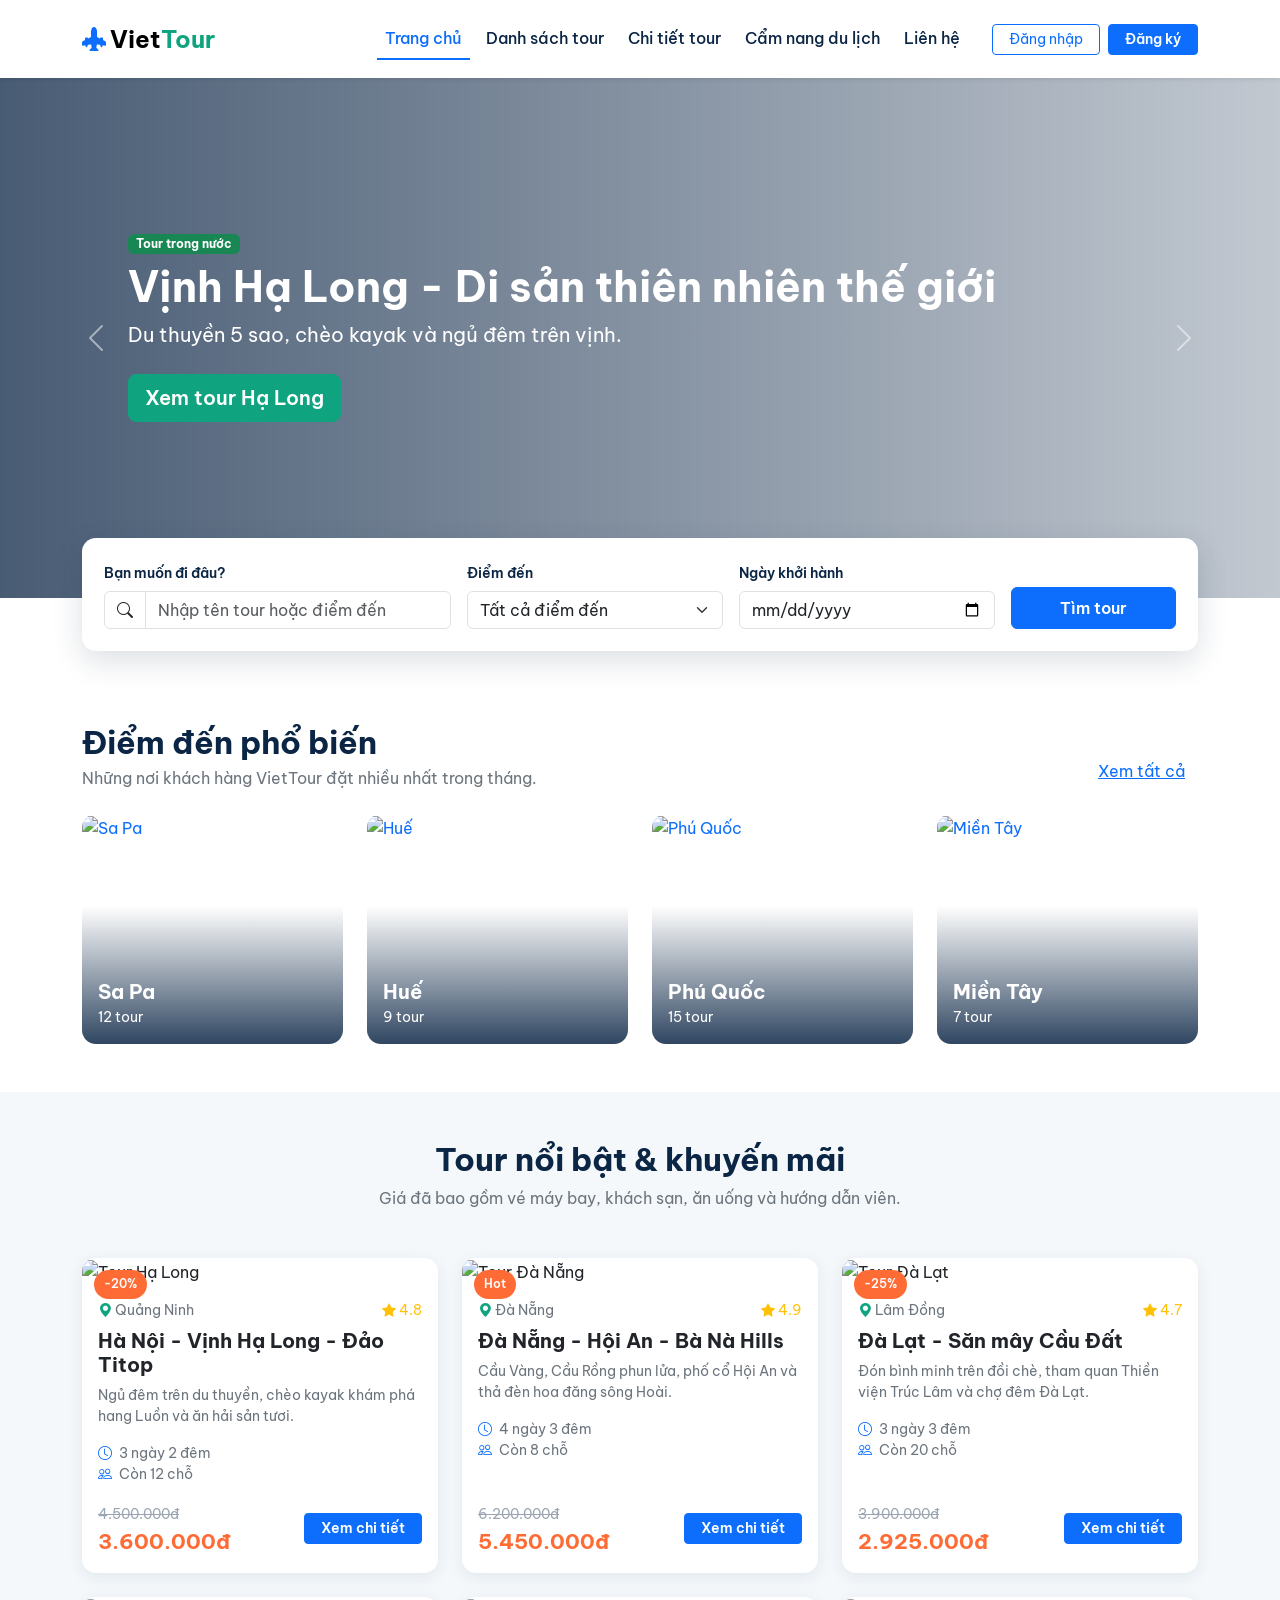
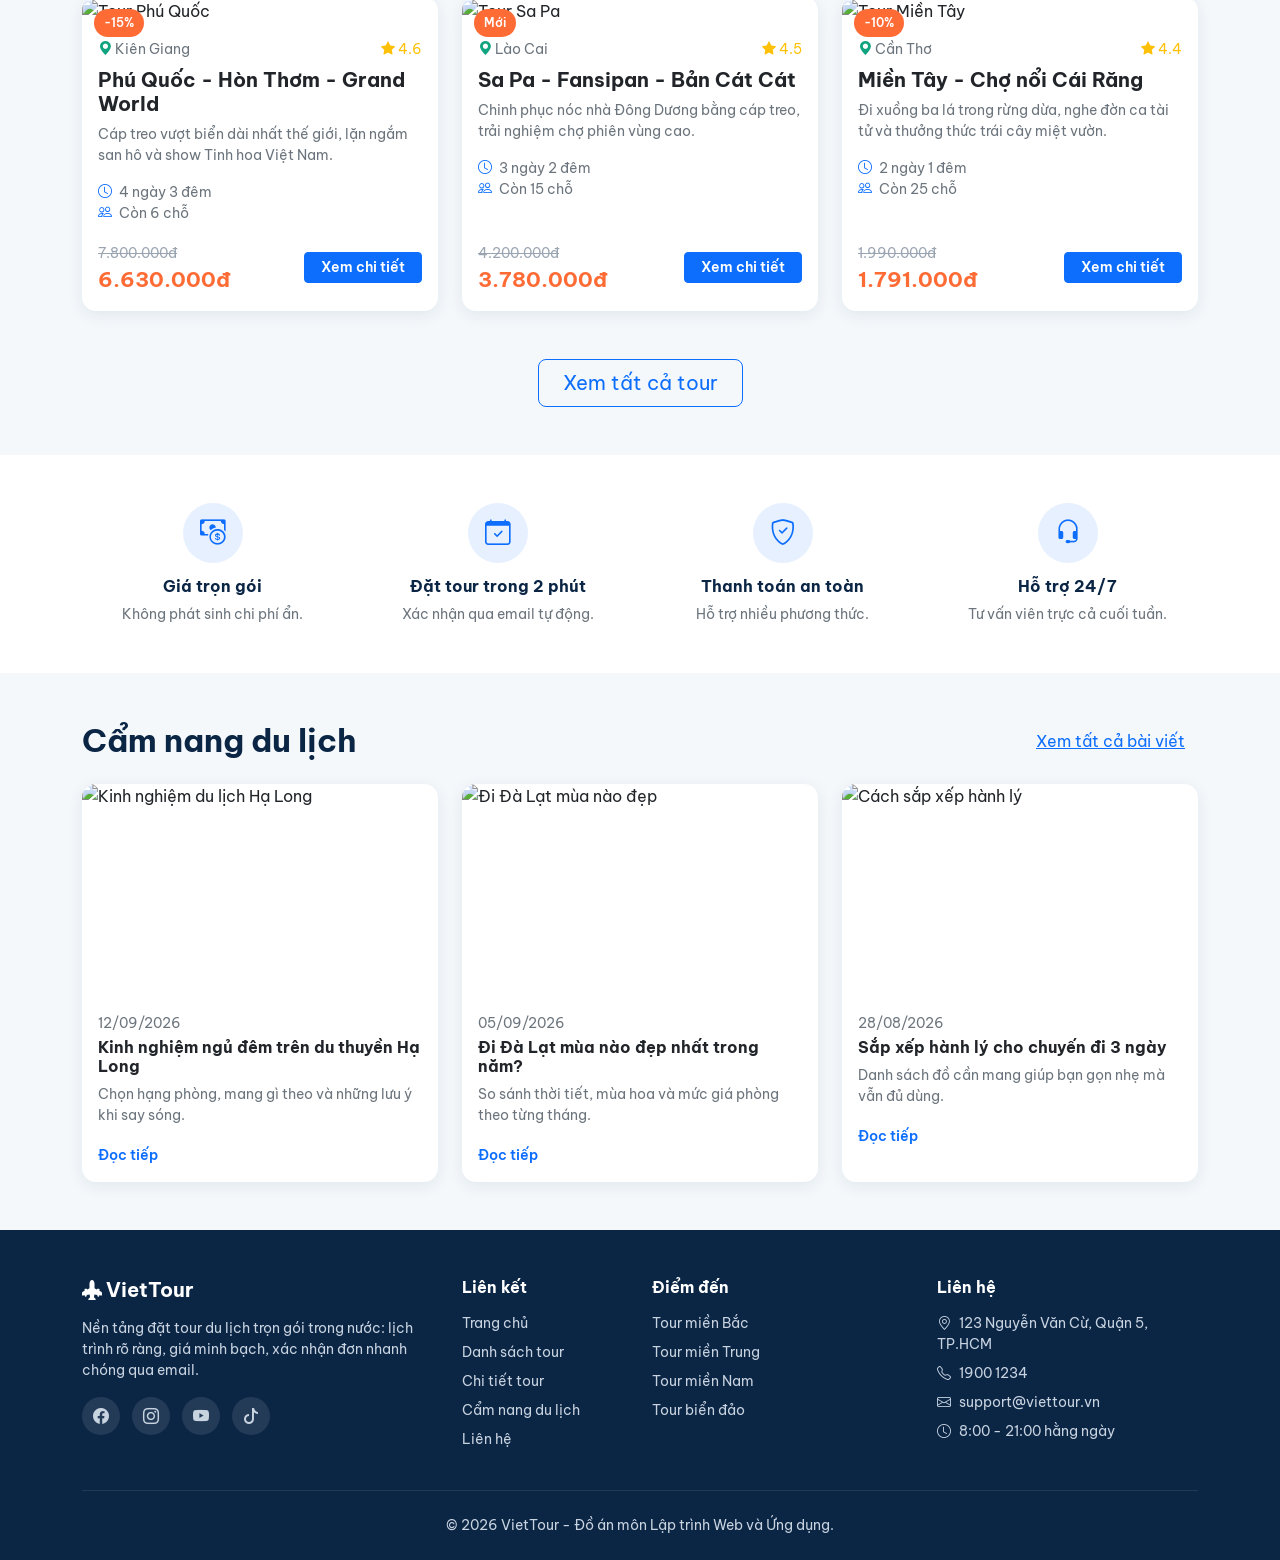
==== index.html @ bf15703b "First commit: Website VietTour" ====
<!DOCTYPE html>
<html lang="vi">
<head>
  <meta charset="UTF-8">
  <meta name="viewport" content="width=device-width, initial-scale=1.0">
  <meta name="description" content="VietTour - Đặt tour du lịch trọn gói trong nước, lịch trình rõ ràng, giá minh bạch.">
  <title>VietTour - Đặt Tour Du Lịch Trọn Gói</title>

  <!-- ===== Bootstrap 5 CSS (CDN) ===== -->
  <link href="https://cdn.jsdelivr.net/npm/bootstrap@5.3.3/dist/css/bootstrap.min.css" rel="stylesheet">
  <!-- ===== Bootstrap Icons (CDN) ===== -->
  <link href="https://cdn.jsdelivr.net/npm/bootstrap-icons@1.11.3/font/bootstrap-icons.min.css" rel="stylesheet">
  <!-- ===== Google Fonts ===== -->
  <link rel="preconnect" href="https://fonts.googleapis.com">
  <link rel="preconnect" href="https://fonts.gstatic.com" crossorigin>
  <link href="https://fonts.googleapis.com/css2?family=Be+Vietnam+Pro:wght@400;500;600;700&display=swap" rel="stylesheet">

  <!-- ===== CSS dùng chung của website ===== -->
  <link rel="stylesheet" href="css/style.css">
</head>
<body>

<!-- =======================================================
     HEADER / NAVBAR  (DÙNG CHUNG CHO CẢ 5 TRANG - COPY Y NGUYÊN)
     ======================================================= -->
<nav class="navbar navbar-expand-lg bg-white shadow-sm sticky-top py-3">
  <div class="container">
    <!-- Logo -->
    <a class="navbar-brand fw-bold fs-4" href="index.html">
      <i class="bi bi-airplane-engines-fill text-vt-blue me-1"></i>Viet<span>Tour</span>
    </a>

    <!-- Nút hamburger cho điện thoại -->
    <button class="navbar-toggler" type="button" data-bs-toggle="collapse" data-bs-target="#mainNavbar"
            aria-controls="mainNavbar" aria-expanded="false" aria-label="Mở menu">
      <span class="navbar-toggler-icon"></span>
    </button>

    <!-- Menu chính - liên kết đúng 5 file HTML -->
    <div class="collapse navbar-collapse" id="mainNavbar">
      <ul class="navbar-nav ms-auto mb-2 mb-lg-0 gap-lg-2">
        <li class="nav-item"><a class="nav-link active" href="index.html">Trang chủ</a></li>
        <li class="nav-item"><a class="nav-link" href="tours.html">Danh sách tour</a></li>
        <li class="nav-item"><a class="nav-link" href="tour-detail.html">Chi tiết tour</a></li>
        <li class="nav-item"><a class="nav-link" href="blog.html">Cẩm nang du lịch</a></li>
        <li class="nav-item"><a class="nav-link" href="contact.html">Liên hệ</a></li>
      </ul>
      <div class="d-flex gap-2 ms-lg-4 mt-3 mt-lg-0">
        <a href="#" class="btn btn-outline-primary btn-sm px-3">Đăng nhập</a>
        <a href="#" class="btn btn-vt-primary btn-sm px-3">Đăng ký</a>
      </div>
    </div>
  </div>
</nav>

<!-- =======================================================
     BANNER SLIDE - BOOTSTRAP CAROUSEL
     ======================================================= -->
<section id="heroCarousel" class="carousel slide hero-carousel" data-bs-ride="carousel">
  <!-- Chấm tròn chỉ số slide -->
  <div class="carousel-indicators">
    <button type="button" data-bs-target="#heroCarousel" data-bs-slide-to="0" class="active" aria-current="true" aria-label="Slide 1"></button>
    <button type="button" data-bs-target="#heroCarousel" data-bs-slide-to="1" aria-label="Slide 2"></button>
    <button type="button" data-bs-target="#heroCarousel" data-bs-slide-to="2" aria-label="Slide 3"></button>
  </div>

  <div class="carousel-inner">
    <!-- Slide 1 -->
    <div class="carousel-item active" style="background-image:url('https://picsum.photos/seed/halongbay/1600/700');">
      <div class="carousel-caption">
        <p class="badge bg-success mb-2">Tour trong nước</p>
        <h2>Vịnh Hạ Long - Di sản thiên nhiên thế giới</h2>
        <p class="fs-5 d-none d-md-block">Du thuyền 5 sao, chèo kayak và ngủ đêm trên vịnh.</p>
        <a href="tours.html" class="btn btn-vt-green btn-lg mt-2">Xem tour Hạ Long</a>
      </div>
    </div>
    <!-- Slide 2 -->
    <div class="carousel-item" style="background-image:url('https://picsum.photos/seed/danang/1600/700');">
      <div class="carousel-caption">
        <p class="badge bg-success mb-2">Bán chạy nhất</p>
        <h2>Đà Nẵng - Hội An - Bà Nà Hills</h2>
        <p class="fs-5 d-none d-md-block">Cầu Vàng, phố cổ về đêm và bãi biển Mỹ Khê.</p>
        <a href="tours.html" class="btn btn-vt-green btn-lg mt-2">Khám phá ngay</a>
      </div>
    </div>
    <!-- Slide 3 -->
    <div class="carousel-item" style="background-image:url('https://picsum.photos/seed/dalat/1600/700');">
      <div class="carousel-caption">
        <p class="badge bg-success mb-2">Giảm đến 25%</p>
        <h2>Đà Lạt - Thành phố ngàn hoa</h2>
        <p class="fs-5 d-none d-md-block">Săn mây Cầu Đất, cắm trại hồ Tuyền Lâm.</p>
        <a href="tours.html" class="btn btn-vt-green btn-lg mt-2">Đặt tour Đà Lạt</a>
      </div>
    </div>
  </div>

  <!-- Nút chuyển slide -->
  <button class="carousel-control-prev" type="button" data-bs-target="#heroCarousel" data-bs-slide="prev">
    <span class="carousel-control-prev-icon" aria-hidden="true"></span>
    <span class="visually-hidden">Trước</span>
  </button>
  <button class="carousel-control-next" type="button" data-bs-target="#heroCarousel" data-bs-slide="next">
    <span class="carousel-control-next-icon" aria-hidden="true"></span>
    <span class="visually-hidden">Sau</span>
  </button>
</section>

<!-- =======================================================
     THANH TÌM KIẾM TOUR NHANH
     ======================================================= -->
<div class="container">
  <div class="search-box">
    <form class="row g-3 align-items-end" id="quickSearchForm" novalidate>
      <div class="col-lg-4 col-md-6">
        <label for="keyword" class="form-label">Bạn muốn đi đâu?</label>
        <div class="input-group">
          <span class="input-group-text bg-white"><i class="bi bi-search"></i></span>
          <input type="text" class="form-control" id="keyword" placeholder="Nhập tên tour hoặc điểm đến">
        </div>
      </div>

      <div class="col-lg-3 col-md-6">
        <label for="location" class="form-label">Điểm đến</label>
        <select class="form-select" id="location">
          <option value="">Tất cả điểm đến</option>
          <option>Miền Bắc</option>
          <option>Miền Trung</option>
          <option>Miền Nam</option>
        </select>
      </div>

      <div class="col-lg-3 col-md-6">
        <label for="startDate" class="form-label">Ngày khởi hành</label>
        <input type="date" class="form-control" id="startDate">
      </div>

      <div class="col-lg-2 col-md-6 d-grid">
        <button type="submit" class="btn btn-vt-primary py-2">Tìm tour</button>
      </div>
    </form>
  </div>
</div>

<!-- =======================================================
     ĐIỂM ĐẾN PHỔ BIẾN
     ======================================================= -->
<section class="py-5 mt-4">
  <div class="container">
    <div class="d-flex justify-content-between align-items-end mb-4">
      <div>
        <h2 class="mb-1">Điểm đến phổ biến</h2>
        <p class="text-secondary mb-0">Những nơi khách hàng VietTour đặt nhiều nhất trong tháng.</p>
      </div>
      <a href="tours.html" class="btn btn-link text-vt-blue d-none d-md-inline">Xem tất cả</a>
    </div>

    <div class="row g-4">
      <div class="col-lg-3 col-sm-6">
        <a href="tours.html" class="destination-card d-block">
          <img src="https://picsum.photos/seed/sapa/600/500" alt="Sa Pa">
          <div class="overlay">
            <div>
              <h5 class="text-white mb-0">Sa Pa</h5>
              <small>12 tour</small>
            </div>
          </div>
        </a>
      </div>
      <div class="col-lg-3 col-sm-6">
        <a href="tours.html" class="destination-card d-block">
          <img src="https://picsum.photos/seed/hue/600/500" alt="Huế">
          <div class="overlay">
            <div>
              <h5 class="text-white mb-0">Huế</h5>
              <small>9 tour</small>
            </div>
          </div>
        </a>
      </div>
      <div class="col-lg-3 col-sm-6">
        <a href="tours.html" class="destination-card d-block">
          <img src="https://picsum.photos/seed/phuquoc/600/500" alt="Phú Quốc">
          <div class="overlay">
            <div>
              <h5 class="text-white mb-0">Phú Quốc</h5>
              <small>15 tour</small>
            </div>
          </div>
        </a>
      </div>
      <div class="col-lg-3 col-sm-6">
        <a href="tours.html" class="destination-card d-block">
          <img src="https://picsum.photos/seed/mientay/600/500" alt="Miền Tây">
          <div class="overlay">
            <div>
              <h5 class="text-white mb-0">Miền Tây</h5>
              <small>7 tour</small>
            </div>
          </div>
        </a>
      </div>
    </div>
  </div>
</section>

<!-- =======================================================
     TOUR NỔI BẬT / KHUYẾN MÃI  (DANH SÁCH CARD)
     ======================================================= -->
<section class="py-5 bg-light-blue">
  <div class="container">
    <div class="text-center mb-5">
      <h2 class="mb-2">Tour nổi bật &amp; khuyến mãi</h2>
      <p class="text-secondary mb-0">Giá đã bao gồm vé máy bay, khách sạn, ăn uống và hướng dẫn viên.</p>
    </div>

    <div class="row g-4">

      <!-- ---- Card tour 1 ---- -->
      <div class="col-lg-4 col-md-6">
        <div class="card tour-card">
          <div class="position-relative">
            <img src="https://picsum.photos/seed/tour1/600/420" class="card-img-top" alt="Tour Hạ Long">
            <span class="badge-sale">-20%</span>
          </div>
          <div class="card-body d-flex flex-column">
            <div class="d-flex justify-content-between align-items-center mb-2">
              <small class="text-secondary"><i class="bi bi-geo-alt-fill text-vt-green"></i> Quảng Ninh</small>
              <small class="text-warning"><i class="bi bi-star-fill"></i> 4.8</small>
            </div>
            <h5 class="card-title">Hà Nội - Vịnh Hạ Long - Đảo Titop</h5>
            <p class="card-text text-secondary small">
              Ngủ đêm trên du thuyền, chèo kayak khám phá hang Luồn và ăn hải sản tươi.
            </p>
            <ul class="list-unstyled small text-secondary mb-3">
              <li><i class="bi bi-clock me-1 text-vt-blue"></i> 3 ngày 2 đêm</li>
              <li><i class="bi bi-people me-1 text-vt-blue"></i> Còn 12 chỗ</li>
            </ul>
            <div class="mt-auto d-flex justify-content-between align-items-center">
              <div>
                <span class="price-old">4.500.000đ</span><br>
                <span class="price-new">3.600.000đ</span>
              </div>
              <a href="tour-detail.html" class="btn btn-vt-primary btn-sm px-3">Xem chi tiết</a>
            </div>
          </div>
        </div>
      </div>

      <!-- ---- Card tour 2 ---- -->
      <div class="col-lg-4 col-md-6">
        <div class="card tour-card">
          <div class="position-relative">
            <img src="https://picsum.photos/seed/tour2/600/420" class="card-img-top" alt="Tour Đà Nẵng">
            <span class="badge-sale">Hot</span>
          </div>
          <div class="card-body d-flex flex-column">
            <div class="d-flex justify-content-between align-items-center mb-2">
              <small class="text-secondary"><i class="bi bi-geo-alt-fill text-vt-green"></i> Đà Nẵng</small>
              <small class="text-warning"><i class="bi bi-star-fill"></i> 4.9</small>
            </div>
            <h5 class="card-title">Đà Nẵng - Hội An - Bà Nà Hills</h5>
            <p class="card-text text-secondary small">
              Cầu Vàng, Cầu Rồng phun lửa, phố cổ Hội An và thả đèn hoa đăng sông Hoài.
            </p>
            <ul class="list-unstyled small text-secondary mb-3">
              <li><i class="bi bi-clock me-1 text-vt-blue"></i> 4 ngày 3 đêm</li>
              <li><i class="bi bi-people me-1 text-vt-blue"></i> Còn 8 chỗ</li>
            </ul>
            <div class="mt-auto d-flex justify-content-between align-items-center">
              <div>
                <span class="price-old">6.200.000đ</span><br>
                <span class="price-new">5.450.000đ</span>
              </div>
              <a href="tour-detail.html" class="btn btn-vt-primary btn-sm px-3">Xem chi tiết</a>
            </div>
          </div>
        </div>
      </div>

      <!-- ---- Card tour 3 ---- -->
      <div class="col-lg-4 col-md-6">
        <div class="card tour-card">
          <div class="position-relative">
            <img src="https://picsum.photos/seed/tour3/600/420" class="card-img-top" alt="Tour Đà Lạt">
            <span class="badge-sale">-25%</span>
          </div>
          <div class="card-body d-flex flex-column">
            <div class="d-flex justify-content-between align-items-center mb-2">
              <small class="text-secondary"><i class="bi bi-geo-alt-fill text-vt-green"></i> Lâm Đồng</small>
              <small class="text-warning"><i class="bi bi-star-fill"></i> 4.7</small>
            </div>
            <h5 class="card-title">Đà Lạt - Săn mây Cầu Đất</h5>
            <p class="card-text text-secondary small">
              Đón bình minh trên đồi chè, tham quan Thiền viện Trúc Lâm và chợ đêm Đà Lạt.
            </p>
            <ul class="list-unstyled small text-secondary mb-3">
              <li><i class="bi bi-clock me-1 text-vt-blue"></i> 3 ngày 3 đêm</li>
              <li><i class="bi bi-people me-1 text-vt-blue"></i> Còn 20 chỗ</li>
            </ul>
            <div class="mt-auto d-flex justify-content-between align-items-center">
              <div>
                <span class="price-old">3.900.000đ</span><br>
                <span class="price-new">2.925.000đ</span>
              </div>
              <a href="tour-detail.html" class="btn btn-vt-primary btn-sm px-3">Xem chi tiết</a>
            </div>
          </div>
        </div>
      </div>

      <!-- ---- Card tour 4 ---- -->
      <div class="col-lg-4 col-md-6">
        <div class="card tour-card">
          <div class="position-relative">
            <img src="https://picsum.photos/seed/tour4/600/420" class="card-img-top" alt="Tour Phú Quốc">
            <span class="badge-sale">-15%</span>
          </div>
          <div class="card-body d-flex flex-column">
            <div class="d-flex justify-content-between align-items-center mb-2">
              <small class="text-secondary"><i class="bi bi-geo-alt-fill text-vt-green"></i> Kiên Giang</small>
              <small class="text-warning"><i class="bi bi-star-fill"></i> 4.6</small>
            </div>
            <h5 class="card-title">Phú Quốc - Hòn Thơm - Grand World</h5>
            <p class="card-text text-secondary small">
              Cáp treo vượt biển dài nhất thế giới, lặn ngắm san hô và show Tinh hoa Việt Nam.
            </p>
            <ul class="list-unstyled small text-secondary mb-3">
              <li><i class="bi bi-clock me-1 text-vt-blue"></i> 4 ngày 3 đêm</li>
              <li><i class="bi bi-people me-1 text-vt-blue"></i> Còn 6 chỗ</li>
            </ul>
            <div class="mt-auto d-flex justify-content-between align-items-center">
              <div>
                <span class="price-old">7.800.000đ</span><br>
                <span class="price-new">6.630.000đ</span>
              </div>
              <a href="tour-detail.html" class="btn btn-vt-primary btn-sm px-3">Xem chi tiết</a>
            </div>
          </div>
        </div>
      </div>

      <!-- ---- Card tour 5 ---- -->
      <div class="col-lg-4 col-md-6">
        <div class="card tour-card">
          <div class="position-relative">
            <img src="https://picsum.photos/seed/tour5/600/420" class="card-img-top" alt="Tour Sa Pa">
            <span class="badge-sale">Mới</span>
          </div>
          <div class="card-body d-flex flex-column">
            <div class="d-flex justify-content-between align-items-center mb-2">
              <small class="text-secondary"><i class="bi bi-geo-alt-fill text-vt-green"></i> Lào Cai</small>
              <small class="text-warning"><i class="bi bi-star-fill"></i> 4.5</small>
            </div>
            <h5 class="card-title">Sa Pa - Fansipan - Bản Cát Cát</h5>
            <p class="card-text text-secondary small">
              Chinh phục nóc nhà Đông Dương bằng cáp treo, trải nghiệm chợ phiên vùng cao.
            </p>
            <ul class="list-unstyled small text-secondary mb-3">
              <li><i class="bi bi-clock me-1 text-vt-blue"></i> 3 ngày 2 đêm</li>
              <li><i class="bi bi-people me-1 text-vt-blue"></i> Còn 15 chỗ</li>
            </ul>
            <div class="mt-auto d-flex justify-content-between align-items-center">
              <div>
                <span class="price-old">4.200.000đ</span><br>
                <span class="price-new">3.780.000đ</span>
              </div>
              <a href="tour-detail.html" class="btn btn-vt-primary btn-sm px-3">Xem chi tiết</a>
            </div>
          </div>
        </div>
      </div>

      <!-- ---- Card tour 6 ---- -->
      <div class="col-lg-4 col-md-6">
        <div class="card tour-card">
          <div class="position-relative">
            <img src="https://picsum.photos/seed/tour6/600/420" class="card-img-top" alt="Tour Miền Tây">
            <span class="badge-sale">-10%</span>
          </div>
          <div class="card-body d-flex flex-column">
            <div class="d-flex justify-content-between align-items-center mb-2">
              <small class="text-secondary"><i class="bi bi-geo-alt-fill text-vt-green"></i> Cần Thơ</small>
              <small class="text-warning"><i class="bi bi-star-fill"></i> 4.4</small>
            </div>
            <h5 class="card-title">Miền Tây - Chợ nổi Cái Răng</h5>
            <p class="card-text text-secondary small">
              Đi xuồng ba lá trong rừng dừa, nghe đờn ca tài tử và thưởng thức trái cây miệt vườn.
            </p>
            <ul class="list-unstyled small text-secondary mb-3">
              <li><i class="bi bi-clock me-1 text-vt-blue"></i> 2 ngày 1 đêm</li>
              <li><i class="bi bi-people me-1 text-vt-blue"></i> Còn 25 chỗ</li>
            </ul>
            <div class="mt-auto d-flex justify-content-between align-items-center">
              <div>
                <span class="price-old">1.990.000đ</span><br>
                <span class="price-new">1.791.000đ</span>
              </div>
              <a href="tour-detail.html" class="btn btn-vt-primary btn-sm px-3">Xem chi tiết</a>
            </div>
          </div>
        </div>
      </div>

    </div><!-- /row -->

    <div class="text-center mt-5">
      <a href="tours.html" class="btn btn-outline-primary btn-lg px-4">Xem tất cả tour</a>
    </div>
  </div>
</section>

<!-- =======================================================
     CAM KẾT DỊCH VỤ
     ======================================================= -->
<section class="py-5">
  <div class="container">
    <div class="row g-4 text-center">
      <div class="col-md-3 col-6">
        <div class="feature-icon"><i class="bi bi-cash-coin"></i></div>
        <h5 class="fs-6">Giá trọn gói</h5>
        <p class="text-secondary small mb-0">Không phát sinh chi phí ẩn.</p>
      </div>
      <div class="col-md-3 col-6">
        <div class="feature-icon"><i class="bi bi-calendar-check"></i></div>
        <h5 class="fs-6">Đặt tour trong 2 phút</h5>
        <p class="text-secondary small mb-0">Xác nhận qua email tự động.</p>
      </div>
      <div class="col-md-3 col-6">
        <div class="feature-icon"><i class="bi bi-shield-check"></i></div>
        <h5 class="fs-6">Thanh toán an toàn</h5>
        <p class="text-secondary small mb-0">Hỗ trợ nhiều phương thức.</p>
      </div>
      <div class="col-md-3 col-6">
        <div class="feature-icon"><i class="bi bi-headset"></i></div>
        <h5 class="fs-6">Hỗ trợ 24/7</h5>
        <p class="text-secondary small mb-0">Tư vấn viên trực cả cuối tuần.</p>
      </div>
    </div>
  </div>
</section>

<!-- =======================================================
     BÀI VIẾT CẨM NANG MỚI NHẤT (LIÊN KẾT SANG blog.html)
     ======================================================= -->
<section class="py-5 bg-light-blue">
  <div class="container">
    <div class="d-flex justify-content-between align-items-end mb-4">
      <h2 class="mb-0">Cẩm nang du lịch</h2>
      <a href="blog.html" class="btn btn-link text-vt-blue">Xem tất cả bài viết</a>
    </div>

    <div class="row g-4">
      <div class="col-lg-4 col-md-6">
        <div class="card tour-card">
          <img src="https://picsum.photos/seed/blog1/600/400" class="card-img-top" alt="Kinh nghiệm du lịch Hạ Long">
          <div class="card-body">
            <small class="text-secondary">12/09/2026</small>
            <h5 class="card-title mt-1 fs-6">Kinh nghiệm ngủ đêm trên du thuyền Hạ Long</h5>
            <p class="card-text text-secondary small">Chọn hạng phòng, mang gì theo và những lưu ý khi say sóng.</p>
            <a href="blog.html" class="text-vt-blue fw-semibold small">Đọc tiếp</a>
          </div>
        </div>
      </div>
      <div class="col-lg-4 col-md-6">
        <div class="card tour-card">
          <img src="https://picsum.photos/seed/blog2/600/400" class="card-img-top" alt="Đi Đà Lạt mùa nào đẹp">
          <div class="card-body">
            <small class="text-secondary">05/09/2026</small>
            <h5 class="card-title mt-1 fs-6">Đi Đà Lạt mùa nào đẹp nhất trong năm?</h5>
            <p class="card-text text-secondary small">So sánh thời tiết, mùa hoa và mức giá phòng theo từng tháng.</p>
            <a href="blog.html" class="text-vt-blue fw-semibold small">Đọc tiếp</a>
          </div>
        </div>
      </div>
      <div class="col-lg-4 col-md-6">
        <div class="card tour-card">
          <img src="https://picsum.photos/seed/blog3/600/400" class="card-img-top" alt="Cách sắp xếp hành lý">
          <div class="card-body">
            <small class="text-secondary">28/08/2026</small>
            <h5 class="card-title mt-1 fs-6">Sắp xếp hành lý cho chuyến đi 3 ngày</h5>
            <p class="card-text text-secondary small">Danh sách đồ cần mang giúp bạn gọn nhẹ mà vẫn đủ dùng.</p>
            <a href="blog.html" class="text-vt-blue fw-semibold small">Đọc tiếp</a>
          </div>
        </div>
      </div>
    </div>
  </div>
</section>

<!-- =======================================================
     FOOTER  (DÙNG CHUNG CHO CẢ 5 TRANG - COPY Y NGUYÊN)
     ======================================================= -->
<footer class="pt-5 pb-4 mt-0">
  <div class="container">
    <div class="row g-4">
      <div class="col-lg-4 col-md-6">
        <h5 class="fw-bold mb-3"><i class="bi bi-airplane-engines-fill me-1"></i>VietTour</h5>
        <p class="small">
          Nền tảng đặt tour du lịch trọn gói trong nước: lịch trình rõ ràng, giá minh bạch,
          xác nhận đơn nhanh chóng qua email.
        </p>
        <div class="mt-3">
          <a href="#" class="social-icon"><i class="bi bi-facebook"></i></a>
          <a href="#" class="social-icon"><i class="bi bi-instagram"></i></a>
          <a href="#" class="social-icon"><i class="bi bi-youtube"></i></a>
          <a href="#" class="social-icon"><i class="bi bi-tiktok"></i></a>
        </div>
      </div>

      <div class="col-lg-2 col-md-6 col-6">
        <h5 class="fs-6 mb-3">Liên kết</h5>
        <ul class="list-unstyled small d-grid gap-2">
          <li><a href="index.html">Trang chủ</a></li>
          <li><a href="tours.html">Danh sách tour</a></li>
          <li><a href="tour-detail.html">Chi tiết tour</a></li>
          <li><a href="blog.html">Cẩm nang du lịch</a></li>
          <li><a href="contact.html">Liên hệ</a></li>
        </ul>
      </div>

      <div class="col-lg-3 col-md-6 col-6">
        <h5 class="fs-6 mb-3">Điểm đến</h5>
        <ul class="list-unstyled small d-grid gap-2">
          <li><a href="tours.html">Tour miền Bắc</a></li>
          <li><a href="tours.html">Tour miền Trung</a></li>
          <li><a href="tours.html">Tour miền Nam</a></li>
          <li><a href="tours.html">Tour biển đảo</a></li>
        </ul>
      </div>

      <div class="col-lg-3 col-md-6">
        <h5 class="fs-6 mb-3">Liên hệ</h5>
        <ul class="list-unstyled small d-grid gap-2">
          <li><i class="bi bi-geo-alt me-2"></i>123 Nguyễn Văn Cừ, Quận 5, TP.HCM</li>
          <li><i class="bi bi-telephone me-2"></i>1900 1234</li>
          <li><i class="bi bi-envelope me-2"></i>support@viettour.vn</li>
          <li><i class="bi bi-clock me-2"></i>8:00 - 21:00 hằng ngày</li>
        </ul>
      </div>
    </div>

    <hr class="border-secondary my-4">
    <p class="text-center small mb-0">
      © 2026 VietTour - Đồ án môn Lập trình Web và Ứng dụng.
    </p>
  </div>
</footer>

<!-- Nút lên đầu trang -->
<button id="btnTop" title="Lên đầu trang"><i class="bi bi-arrow-up"></i></button>

<!-- ===== Bootstrap 5 JS Bundle (bắt buộc để Navbar + Carousel hoạt động) ===== -->
<script src="https://cdn.jsdelivr.net/npm/bootstrap@5.3.3/dist/js/bootstrap.bundle.min.js"></script>

<!-- ===== JavaScript của trang ===== -->
<script>
  // 1. Xử lý form tìm kiếm nhanh: chuyển sang trang tours.html kèm từ khoá
  document.getElementById('quickSearchForm').addEventListener('submit', function (e) {
    e.preventDefault(); // Chặn reload trang

    const keyword = document.getElementById('keyword').value.trim();
    const location = document.getElementById('location').value;
    const startDate = document.getElementById('startDate').value;

    // Giai đoạn 1 chưa có PHP nên chỉ truyền tham số lên URL của trang danh sách tour
    const params = new URLSearchParams();
    if (keyword)   params.append('keyword', keyword);
    if (location)  params.append('location', location);
    if (startDate) params.append('date', startDate);

    window.location.href = 'tours.html?' + params.toString();
  });

  // 2. Hiện nút "lên đầu trang" khi cuộn xuống hơn 400px
  const btnTop = document.getElementById('btnTop');
  window.addEventListener('scroll', function () {
    btnTop.style.display = window.scrollY > 400 ? 'block' : 'none';
  });
  btnTop.addEventListener('click', function () {
    window.scrollTo({ top: 0, behavior: 'smooth' });
  });
</script>

</body>
</html>
---- css/style.css ----
/* ==========================================================
   VietTour - File CSS dùng chung cho cả 5 trang
   Đồ án môn Lập trình Web và Ứng dụng
   ========================================================== */

/* ===== 1. BIẾN MÀU & THIẾT LẬP CHUNG ===== */
:root {
  --vt-blue: #0d6efd;      /* Xanh dương chủ đạo */
  --vt-blue-dark: #0a4fb3;
  --vt-green: #10a37f;     /* Xanh lá nhấn */
  --vt-navy: #0b2545;      /* Xanh đậm cho footer & tiêu đề */
  --vt-light: #f4f8fb;     /* Nền xám xanh nhạt */
  --vt-orange: #ff6b35;    /* Màu khuyến mãi */
}

body {
  font-family: 'Be Vietnam Pro', system-ui, -apple-system, 'Segoe UI', sans-serif;
  color: #22333b;
  background-color: #fff;
}

h1, h2, h3, h4, h5 { font-weight: 700; color: var(--vt-navy); }

a { text-decoration: none; }

.bg-light-blue { background-color: var(--vt-light); }
.text-vt-green { color: var(--vt-green) !important; }
.text-vt-blue  { color: var(--vt-blue)  !important; }

.btn-vt-primary {
  background-color: var(--vt-blue);
  border-color: var(--vt-blue);
  color: #fff;
  font-weight: 600;
}
.btn-vt-primary:hover { background-color: var(--vt-blue-dark); border-color: var(--vt-blue-dark); color: #fff; }

.btn-vt-green {
  background-color: var(--vt-green);
  border-color: var(--vt-green);
  color: #fff;
  font-weight: 600;
}
.btn-vt-green:hover { background-color: #0c8266; border-color: #0c8266; color: #fff; }

/* ===== 2. NAVBAR ===== */
.navbar-brand span { color: var(--vt-green); }
.navbar .nav-link { font-weight: 500; color: var(--vt-navy); }
.navbar .nav-link:hover,
.navbar .nav-link.active { color: var(--vt-blue); }
.navbar .nav-link.active { border-bottom: 2px solid var(--vt-blue); }

/* ===== 3. CAROUSEL (BANNER TRANG CHỦ) ===== */
.hero-carousel .carousel-item {
  height: 520px;
  background-size: cover;
  background-position: center;
  position: relative;
}
.hero-carousel .carousel-item::after {
  content: "";
  position: absolute;
  inset: 0;
  background: linear-gradient(90deg, rgba(11,37,69,.75) 0%, rgba(11,37,69,.25) 100%);
}
.hero-carousel .carousel-caption {
  z-index: 2;
  text-align: left;
  left: 10%;
  right: 10%;
  bottom: 30%;
}
.hero-carousel .carousel-caption h2 { color: #fff; font-size: 2.6rem; }

@media (max-width: 767.98px) {
  .hero-carousel .carousel-item { height: 420px; }
  .hero-carousel .carousel-caption { bottom: 22%; left: 6%; right: 6%; }
  .hero-carousel .carousel-caption h2 { font-size: 1.7rem; }
}

/* ===== 4. FORM TÌM KIẾM NHANH ===== */
.search-box {
  background: #fff;
  border-radius: 14px;
  box-shadow: 0 10px 30px rgba(11,37,69,.15);
  padding: 22px;
  margin-top: -60px;
  position: relative;
  z-index: 5;
}
.search-box label { font-size: .85rem; font-weight: 600; color: var(--vt-navy); }

/* ===== 5. CARD TOUR ===== */
.tour-card {
  border: none;
  border-radius: 14px;
  overflow: hidden;
  box-shadow: 0 4px 16px rgba(11,37,69,.08);
  transition: transform .25s ease, box-shadow .25s ease;
  height: 100%;
}
.tour-card:hover { transform: translateY(-6px); box-shadow: 0 12px 28px rgba(11,37,69,.16); }
.tour-card img { height: 210px; object-fit: cover; }
.tour-card .badge-sale {
  position: absolute; top: 12px; left: 12px;
  background: var(--vt-orange); color: #fff;
  font-size: .78rem; font-weight: 600;
  padding: 5px 10px; border-radius: 20px;
}
.price-old { text-decoration: line-through; color: #9aa5b1; font-size: .9rem; }
.price-new { color: var(--vt-orange); font-size: 1.3rem; font-weight: 700; }

/* ===== 6. CARD ĐIỂM ĐẾN ===== */
.destination-card {
  position: relative;
  border-radius: 14px;
  overflow: hidden;
  height: 230px;
}
.destination-card img { width: 100%; height: 100%; object-fit: cover; transition: transform .4s ease; }
.destination-card:hover img { transform: scale(1.08); }
.destination-card .overlay {
  position: absolute; inset: 0;
  background: linear-gradient(180deg, rgba(0,0,0,0) 40%, rgba(11,37,69,.85) 100%);
  display: flex; align-items: flex-end;
  padding: 16px; color: #fff;
}

/* ===== 7. KHỐI TIỆN ÍCH / CAM KẾT ===== */
.feature-icon {
  width: 60px; height: 60px;
  display: flex; align-items: center; justify-content: center;
  border-radius: 50%;
  background: rgba(13,110,253,.1);
  color: var(--vt-blue);
  font-size: 1.6rem;
  margin: 0 auto 14px;
}

/* ===== 8. FOOTER ===== */
footer { background-color: var(--vt-navy); color: #c8d3e0; }
footer h5 { color: #fff; }
footer a { color: #c8d3e0; }
footer a:hover { color: #fff; }
.social-icon {
  width: 38px; height: 38px;
  display: inline-flex; align-items: center; justify-content: center;
  border-radius: 50%;
  background: rgba(255,255,255,.1);
  margin-right: 8px;
}
.social-icon:hover { background: var(--vt-blue); }

/* ===== 9. NÚT LÊN ĐẦU TRANG ===== */
#btnTop {
  position: fixed; right: 20px; bottom: 20px;
  display: none; z-index: 99;
  width: 46px; height: 46px; border-radius: 50%;
  border: none; background: var(--vt-blue); color: #fff;
}

/* ==========================================================
   PHẦN RIÊNG CHO TRANG tours.html
   ========================================================== */

/* ===== 10. BANNER TIÊU ĐỀ TRANG (dùng lại được cho blog / contact) ===== */
.page-header {
  position: relative;
  padding: 70px 0;
  background: url('https://picsum.photos/seed/pageheader/1600/500') center/cover no-repeat;
  color: #fff;
}
.page-header::after {
  content: "";
  position: absolute; inset: 0;
  background: rgba(11,37,69,.78);
}
.page-header .container { position: relative; z-index: 2; }
.page-header h1 { color: #fff; }
.page-header .breadcrumb-item a { color: #cfe0f5; }
.page-header .breadcrumb-item.active { color: #fff; }
.page-header .breadcrumb-item + .breadcrumb-item::before { color: #9fb6d4; }

/* ===== 11. SIDEBAR BỘ LỌC ===== */
.filter-sidebar {
  background: #fff;
  border: 1px solid #e6edf4;
  border-radius: 14px;
  padding: 20px;
}
.filter-sidebar .filter-group { padding-bottom: 18px; margin-bottom: 18px; border-bottom: 1px solid #edf2f7; }
.filter-sidebar .filter-group:last-of-type { border-bottom: none; margin-bottom: 8px; }
.filter-sidebar .filter-title {
  font-size: .95rem;
  font-weight: 700;
  color: var(--vt-navy);
  margin-bottom: 12px;
}
.filter-sidebar .form-check-label { font-size: .92rem; cursor: pointer; }
.filter-sidebar .form-check-input:checked { background-color: var(--vt-blue); border-color: var(--vt-blue); }

/* Sticky sidebar trên màn hình lớn */
@media (min-width: 992px) {
  .filter-sticky { position: sticky; top: 100px; }
}

/* ===== 12. THANH SẮP XẾP & KẾT QUẢ ===== */
.result-bar {
  background: var(--vt-light);
  border-radius: 12px;
  padding: 14px 18px;
}

/* ===== 13. PHÂN TRANG ===== */
.pagination .page-link { color: var(--vt-blue); border-radius: 8px; margin: 0 3px; border: 1px solid #e0e8f0; }
.pagination .page-item.active .page-link { background-color: var(--vt-blue); border-color: var(--vt-blue); color: #fff; }

/* ===== 14. THÔNG BÁO KHÔNG CÓ KẾT QUẢ ===== */
#noResult { display: none; }
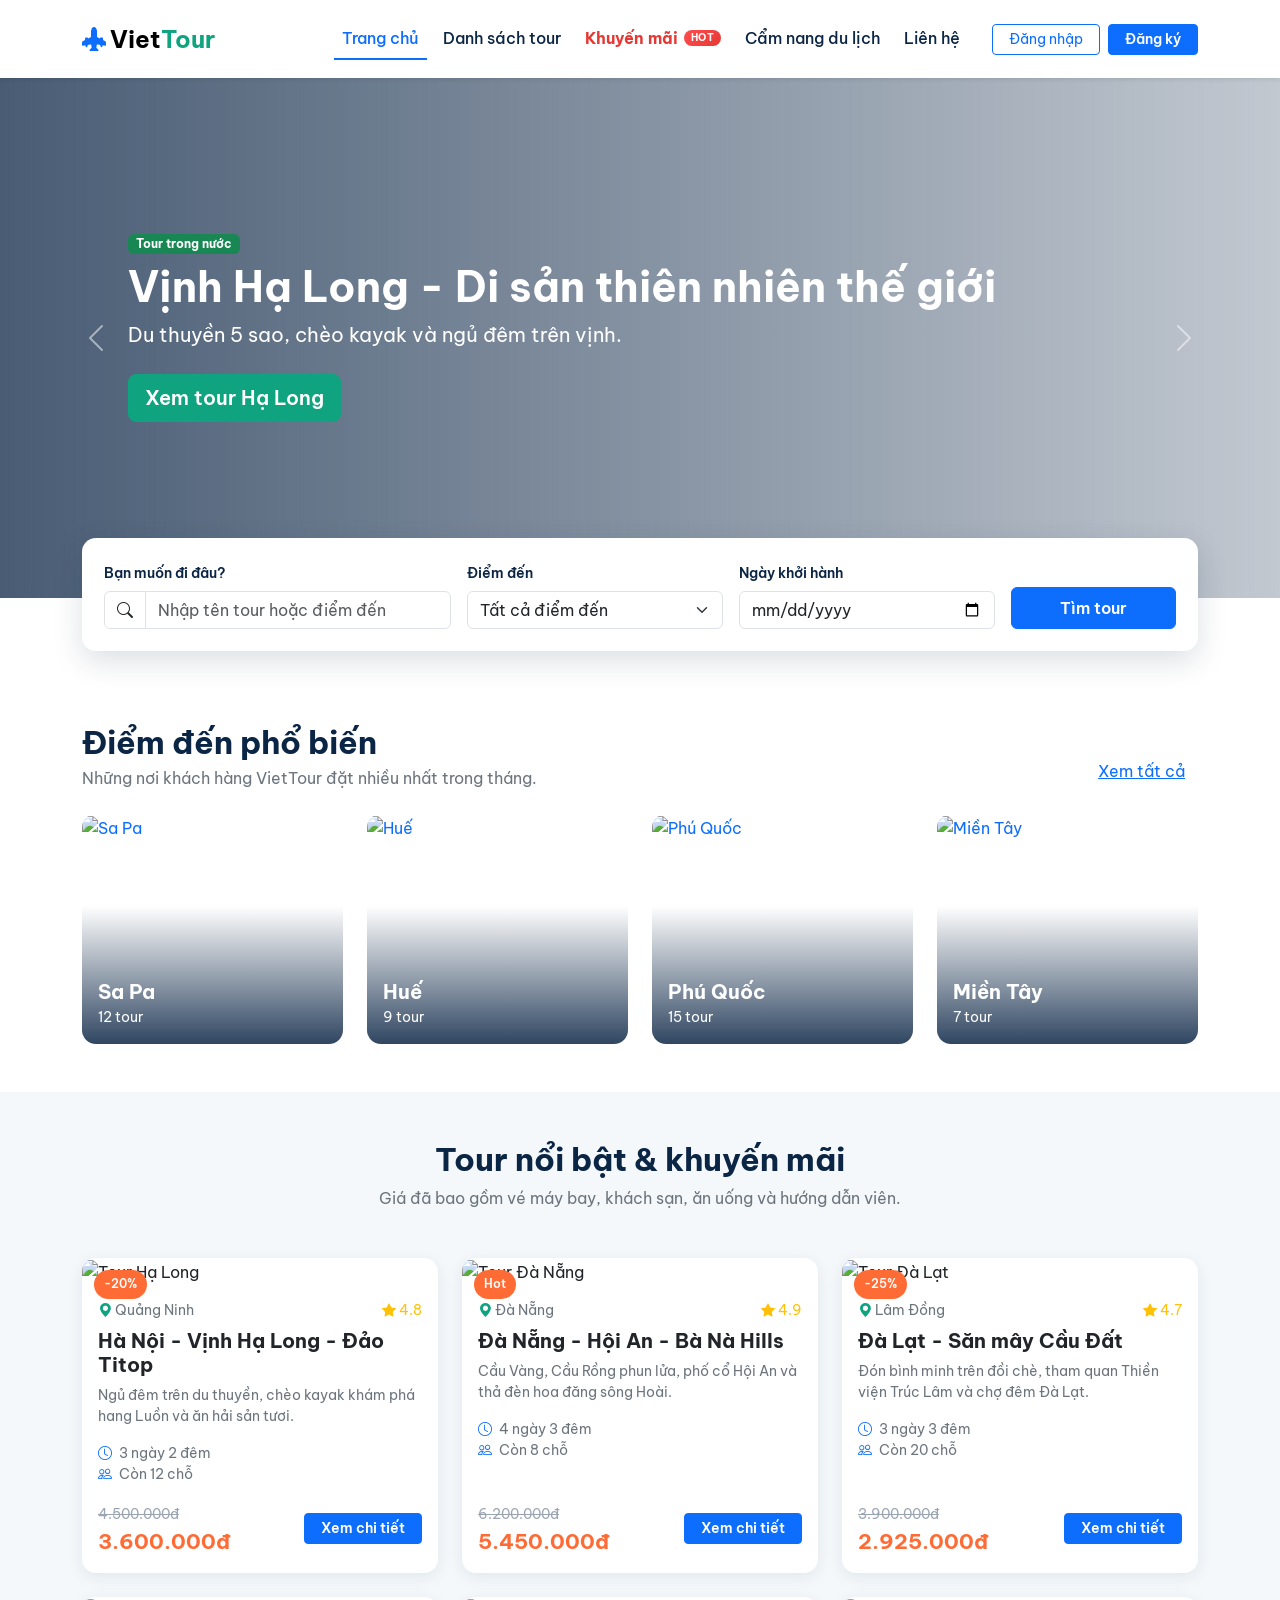
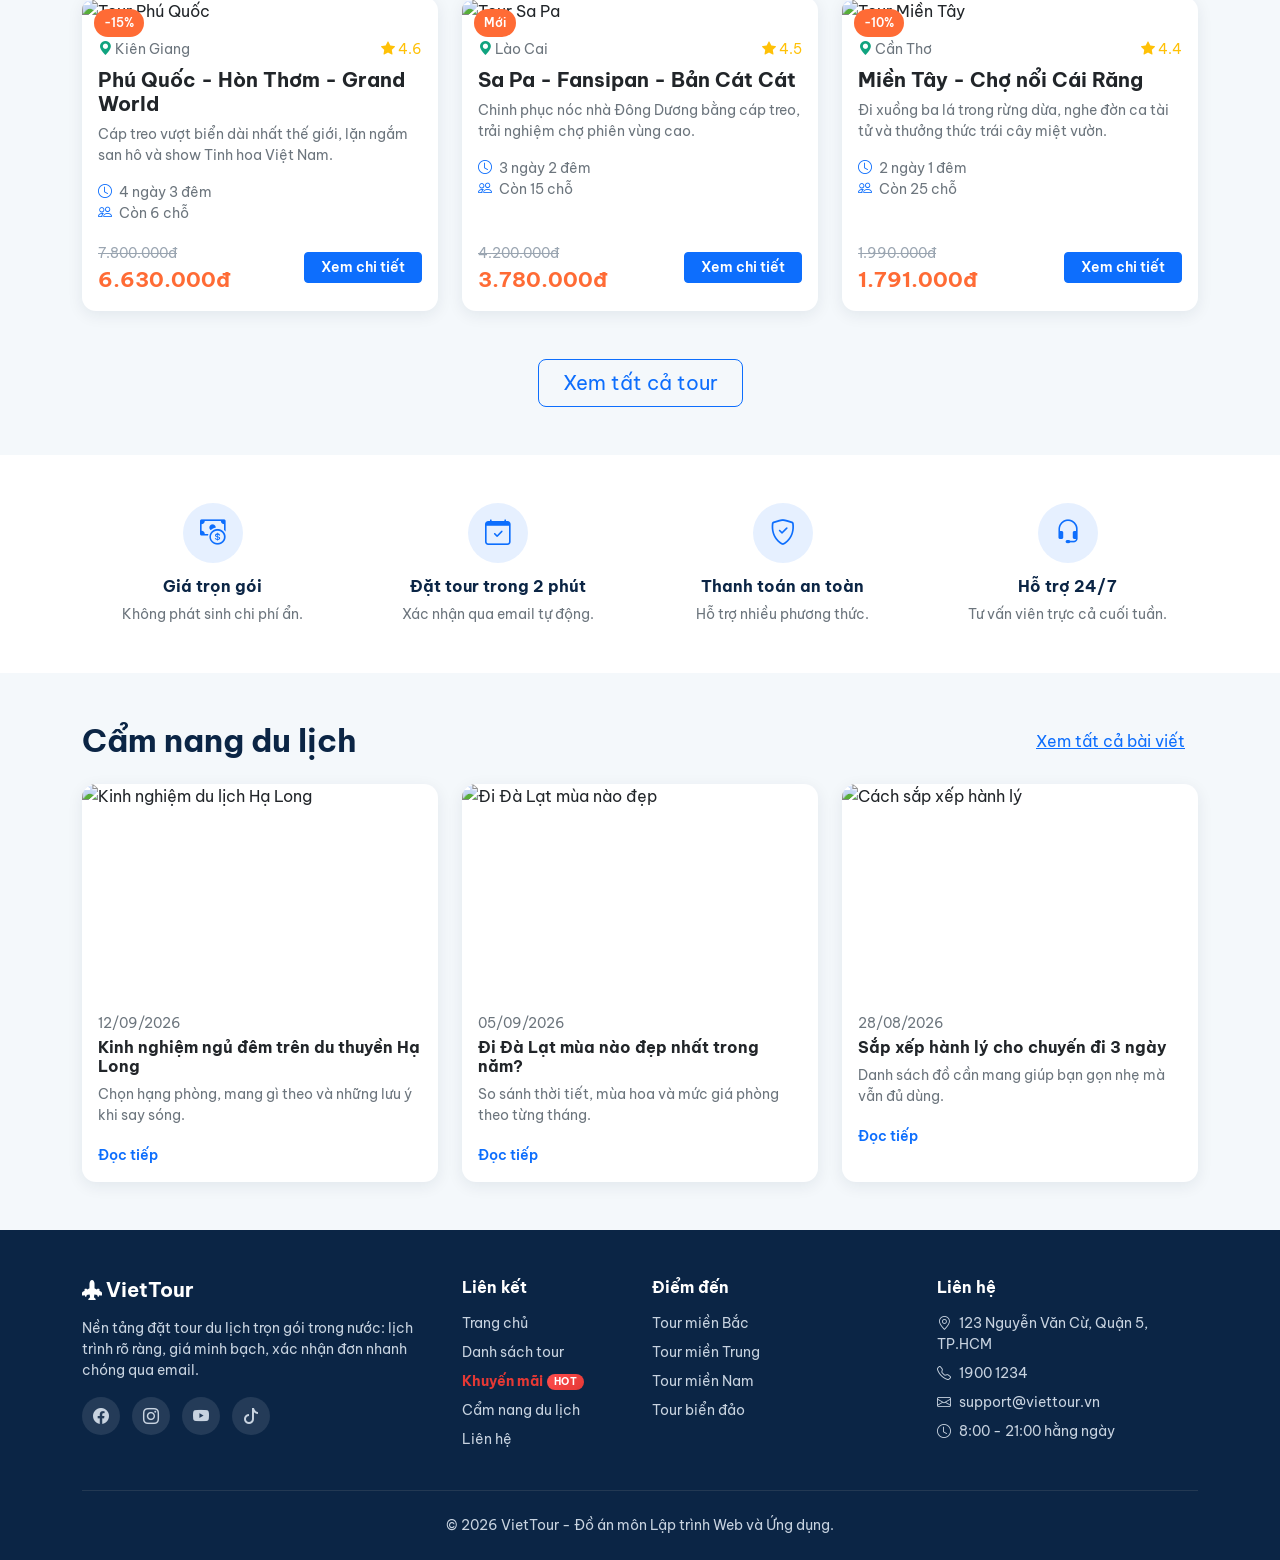
==== commit 9cffd1f5: "update code" ====
--- a/index.html
+++ b/index.html
@@ -41,7 +41,11 @@
       <ul class="navbar-nav ms-auto mb-2 mb-lg-0 gap-lg-2">
         <li class="nav-item"><a class="nav-link active" href="index.html">Trang chủ</a></li>
         <li class="nav-item"><a class="nav-link" href="tours.html">Danh sách tour</a></li>
-        <li class="nav-item"><a class="nav-link" href="tour-detail.html">Chi tiết tour</a></li>
+        <li class="nav-item">
+          <a class="nav-link nav-link-sale" href="khuyen-mai.html">
+            Khuyến mãi <span class="badge-hot">HOT</span>
+          </a>
+        </li>
         <li class="nav-item"><a class="nav-link" href="blog.html">Cẩm nang du lịch</a></li>
         <li class="nav-item"><a class="nav-link" href="contact.html">Liên hệ</a></li>
       </ul>
@@ -84,7 +88,7 @@
       </div>
     </div>
     <!-- Slide 3 -->
-    <div class="carousel-item" style="background-image:url('https://picsum.photos/seed/dalat/1600/700');">
+    <div class="carousel-item" style="background-image:url('image/khanh.png');">
       <div class="carousel-caption">
         <p class="badge bg-success mb-2">Giảm đến 25%</p>
         <h2>Đà Lạt - Thành phố ngàn hoa</h2>
@@ -512,7 +516,7 @@
         <ul class="list-unstyled small d-grid gap-2">
           <li><a href="index.html">Trang chủ</a></li>
           <li><a href="tours.html">Danh sách tour</a></li>
-          <li><a href="tour-detail.html">Chi tiết tour</a></li>
+          <li><a href="khuyen-mai.html" class="nav-link-sale d-inline-flex align-items-center gap-1">Khuyến mãi <span class="badge-hot">HOT</span></a></li>
           <li><a href="blog.html">Cẩm nang du lịch</a></li>
           <li><a href="contact.html">Liên hệ</a></li>
         </ul>
--- a/css/style.css
+++ b/css/style.css
@@ -49,6 +49,44 @@
 .navbar .nav-link:hover,
 .navbar .nav-link.active { color: var(--vt-blue); }
 .navbar .nav-link.active { border-bottom: 2px solid var(--vt-blue); }
+
+/* ===== 2b. MỤC "KHUYẾN MÃI" NỔI BẬT TRÊN NAVBAR ===== */
+.nav-link-sale {
+  display: inline-flex;
+  align-items: center;
+  gap: 6px;
+  color: #E53935 !important;   /* Đỏ cam nổi bật, khác hẳn các mục còn lại */
+  font-weight: 700 !important;
+}
+/* Đặt SAU rule ".navbar .nav-link:hover" phía trên nên sẽ được ưu tiên áp dụng */
+.navbar .nav-link.nav-link-sale:hover,
+.navbar .nav-link.nav-link-sale.active {
+  color: #c62828 !important;
+  border-bottom-color: #E53935;
+}
+
+.badge-hot {
+  display: inline-flex;
+  align-items: center;
+  justify-content: center;
+  background: linear-gradient(135deg, #FF4D4D, #E53935);
+  color: #fff;
+  font-size: .62rem;
+  font-weight: 700;
+  letter-spacing: .3px;
+  line-height: 1;
+  padding: 3px 7px;
+  border-radius: 20px;
+  animation: pulseHot 1.8s ease-in-out infinite;
+}
+@keyframes pulseHot {
+  0%, 100% { transform: scale(1); opacity: 1; }
+  50%      { transform: scale(1.12); opacity: .85; }
+}
+/* Tôn trọng người dùng đã bật "giảm hiệu ứng chuyển động" trong hệ điều hành */
+@media (prefers-reduced-motion: reduce) {
+  .badge-hot { animation: none; }
+}
 
 /* ===== 3. CAROUSEL (BANNER TRANG CHỦ) ===== */
 .hero-carousel .carousel-item {
@@ -217,3 +255,193 @@
 
 /* ===== 14. THÔNG BÁO KHÔNG CÓ KẾT QUẢ ===== */
 #noResult { display: none; }
+
+/* ==========================================================
+   PHẦN RIÊNG CHO TRANG tour-detail.html
+   ========================================================== */
+
+/* ===== 15. THANH BREADCRUMB CHI TIẾT ===== */
+.detail-breadcrumb { background: var(--vt-light); padding: 14px 0; }
+
+/* ===== 16. GALLERY ẢNH ===== */
+.gallery-main { border-radius: 14px; overflow: hidden; height: 440px; }
+.gallery-main img { width: 100%; height: 100%; object-fit: cover; }
+@media (max-width: 767.98px) { .gallery-main { height: 260px; } }
+
+.gallery-thumbs { display: flex; gap: 10px; margin-top: 10px; }
+.gallery-thumbs img {
+  width: 100%; height: 90px; object-fit: cover; border-radius: 10px;
+  cursor: pointer; border: 3px solid transparent; opacity: .7; transition: .2s;
+}
+.gallery-thumbs img:hover { opacity: 1; }
+.gallery-thumbs img.active-thumb { border-color: var(--vt-blue); opacity: 1; }
+
+/* ===== 17. KHỐI TIÊU ĐỀ TOUR ===== */
+.detail-title-bar { border-bottom: 1px solid #e6edf4; padding-bottom: 18px; margin-bottom: 24px; }
+
+/* ===== 18. TAB THÔNG TIN TOUR ===== */
+.nav-tabs-custom { border-bottom: 1px solid #e6edf4; }
+.nav-tabs-custom .nav-link {
+  color: var(--vt-navy); font-weight: 600; border: none;
+  border-bottom: 3px solid transparent; padding: 12px 4px; margin-right: 28px;
+  background: none;
+}
+.nav-tabs-custom .nav-link.active { color: var(--vt-blue); border-bottom-color: var(--vt-blue); }
+
+/* ===== 19. ACCORDION LỊCH TRÌNH ===== */
+.day-accordion .accordion-button { font-weight: 600; color: var(--vt-navy); }
+.day-accordion .accordion-button:not(.collapsed) { color: var(--vt-blue); background-color: rgba(13,110,253,.06); box-shadow: none; }
+.day-accordion .accordion-button:focus { box-shadow: none; }
+.day-badge {
+  display: inline-flex; align-items: center; justify-content: center;
+  width: 30px; height: 30px; border-radius: 50%;
+  background: var(--vt-blue); color: #fff; font-size: .85rem; font-weight: 700;
+  margin-right: 10px; flex-shrink: 0;
+}
+
+/* ===== 20. DỊCH VỤ BAO GỒM / KHÔNG BAO GỒM ===== */
+.included-list li, .excluded-list li { padding: 6px 0; }
+.included-list i { color: var(--vt-green); margin-right: 8px; }
+.excluded-list i { color: #dc3545; margin-right: 8px; }
+
+/* ===== 21. KHỐI ĐẶT TOUR (SIDEBAR PHẢI) ===== */
+.booking-card { border: 1px solid #e6edf4; border-radius: 16px; padding: 24px; box-shadow: 0 10px 30px rgba(11,37,69,.08); }
+@media (min-width: 992px) { .booking-sticky { position: sticky; top: 100px; } }
+
+.qty-stepper { display: flex; align-items: center; border: 1px solid #dbe3ec; border-radius: 8px; overflow: hidden; width: 130px; }
+.qty-stepper button { width: 38px; height: 38px; border: none; background: #f4f8fb; font-size: 1.1rem; color: var(--vt-navy); }
+.qty-stepper button:hover { background: #e6edf4; }
+.qty-stepper input { width: 54px; text-align: center; border: none; outline: none; font-weight: 600; }
+
+.price-breakdown { font-size: .92rem; }
+.price-breakdown .row + .row { margin-top: 6px; }
+
+/* ==========================================================
+   PHẦN RIÊNG CHO TRANG blog.html
+   ========================================================== */
+
+/* ===== 22. Ô TÌM KIẾM & BỘ LỌC CHỦ ĐỀ ===== */
+.category-filter .btn {
+  border-radius: 30px; font-size: .85rem; font-weight: 600;
+  margin-right: 8px; margin-bottom: 8px; border-color: #dbe3ec; color: var(--vt-navy);
+}
+.category-filter .btn.active-filter {
+  background: var(--vt-blue); color: #fff; border-color: var(--vt-blue);
+}
+
+/* ===== 23. CARD BÀI VIẾT ===== */
+.article-card { position: relative; }
+.article-card .card-img-top { height: 200px; object-fit: cover; }
+.article-category-badge {
+  position: absolute; top: 12px; left: 12px;
+  background: var(--vt-green); color: #fff; font-size: .75rem; font-weight: 600;
+  padding: 5px 10px; border-radius: 20px; z-index: 2;
+}
+.article-meta { font-size: .82rem; color: #8a97a6; }
+
+/* ===== 24. SIDEBAR CẨM NANG ===== */
+.sidebar-card { background: #fff; border: 1px solid #e6edf4; border-radius: 14px; padding: 20px; }
+.sidebar-post { display: flex; gap: 12px; padding-bottom: 14px; margin-bottom: 14px; border-bottom: 1px solid #edf2f7; }
+.sidebar-post:last-child { border-bottom: none; margin-bottom: 0; padding-bottom: 0; }
+.sidebar-post img { width: 72px; height: 72px; object-fit: cover; border-radius: 10px; flex-shrink: 0; }
+.sidebar-post h6 { font-size: .88rem; margin-bottom: 4px; line-height: 1.3; }
+.sidebar-post h6 a { color: var(--vt-navy); }
+.sidebar-post h6 a:hover { color: var(--vt-blue); }
+
+.tag-badge {
+  display: inline-block; background: var(--vt-light); color: var(--vt-navy);
+  font-size: .8rem; padding: 6px 12px; border-radius: 20px; margin: 0 6px 8px 0; transition: .2s;
+}
+.tag-badge:hover { background: var(--vt-blue); color: #fff; }
+
+#noArticleResult { display: none; }
+
+/* ==========================================================
+   PHẦN RIÊNG CHO TRANG contact.html
+   ========================================================== */
+
+/* ===== 25. KHỐI THÔNG TIN LIÊN HỆ ===== */
+.contact-info-card {
+  background: #fff; border: 1px solid #e6edf4; border-radius: 16px;
+  padding: 30px; box-shadow: 0 10px 30px rgba(11,37,69,.08);
+}
+.contact-info-item { display: flex; gap: 14px; margin-bottom: 22px; }
+.contact-info-item:last-of-type { margin-bottom: 0; }
+.contact-info-icon {
+  width: 48px; height: 48px; border-radius: 50%;
+  background: rgba(13,110,253,.1); color: var(--vt-blue);
+  display: flex; align-items: center; justify-content: center;
+  font-size: 1.25rem; flex-shrink: 0;
+}
+.contact-info-item h6 { margin-bottom: 2px; color: var(--vt-navy); font-weight: 700; }
+.contact-info-item p, .contact-info-item a { margin-bottom: 0; color: #5b6b7c; }
+.contact-info-item a:hover { color: var(--vt-blue); }
+
+.social-icon-alt {
+  width: 38px; height: 38px; display: inline-flex; align-items: center; justify-content: center;
+  border-radius: 50%; background: var(--vt-light); color: var(--vt-navy); margin-right: 8px; transition: .2s;
+}
+.social-icon-alt:hover { background: var(--vt-blue); color: #fff; }
+
+/* ===== 26. BẢN ĐỒ NHÚNG ===== */
+.map-wrapper { border-radius: 16px; overflow: hidden; border: 1px solid #e6edf4; }
+.map-wrapper iframe { width: 100%; height: 260px; border: 0; display: block; }
+
+/* ===== 27. FORM LIÊN HỆ ===== */
+.contact-form-card {
+  background: #fff; border: 1px solid #e6edf4; border-radius: 16px;
+  padding: 30px; box-shadow: 0 10px 30px rgba(11,37,69,.08); height: 100%;
+}
+.contact-form-card .form-label { font-weight: 600; font-size: .9rem; color: var(--vt-navy); }
+.contact-form-card .form-control:focus,
+.contact-form-card .form-select:focus {
+  border-color: var(--vt-blue); box-shadow: 0 0 0 .2rem rgba(13,110,253,.15);
+}
+#contactSuccessAlert { display: none; }
+
+/* ==========================================================
+   PHẦN RIÊNG CHO TRANG khuyen-mai.html
+   ========================================================== */
+
+/* ===== 28. BANNER TIÊU ĐỀ MÀU ĐỎ CHO TRANG KHUYẾN MÃI ===== */
+.page-header-sale {
+  position: relative;
+  padding: 60px 0 50px;
+  background: url('https://picsum.photos/seed/sale-banner/1600/500') center/cover no-repeat;
+  color: #fff;
+}
+.page-header-sale::after {
+  content: "";
+  position: absolute; inset: 0;
+  background: linear-gradient(120deg, rgba(198,40,40,.90) 0%, rgba(255,107,53,.65) 100%);
+}
+.page-header-sale .container { position: relative; z-index: 2; }
+.page-header-sale h1 { color: #fff; }
+.page-header-sale .breadcrumb-item a { color: #ffe0d6; }
+.page-header-sale .breadcrumb-item.active { color: #fff; }
+.page-header-sale .breadcrumb-item + .breadcrumb-item::before { color: #ffb8a3; }
+
+/* ===== 29. ĐỒNG HỒ ĐẾM NGƯỢC ===== */
+.countdown-box {
+  display: flex; gap: 12px; flex-wrap: wrap;
+}
+.countdown-item {
+  background: rgba(255,255,255,.16);
+  backdrop-filter: blur(4px);
+  border-radius: 12px;
+  padding: 12px 18px;
+  text-align: center;
+  min-width: 76px;
+}
+.countdown-item .num { font-size: 1.7rem; font-weight: 700; line-height: 1; color: #fff; }
+.countdown-item .label { font-size: .72rem; color: #ffe6de; text-transform: uppercase; letter-spacing: .5px; }
+
+/* ===== 30. NHÃN GIẢM GIÁ LỚN TRÊN CARD ===== */
+.sale-percent-badge {
+  position: absolute; top: 12px; left: 12px;
+  background: linear-gradient(135deg, #FF4D4D, #E53935);
+  color: #fff; font-weight: 800; font-size: 1rem;
+  padding: 6px 12px; border-radius: 10px;
+  box-shadow: 0 6px 14px rgba(229,57,53,.35);
+}
+.sale-deadline { font-size: .8rem; color: #c62828; font-weight: 600; }
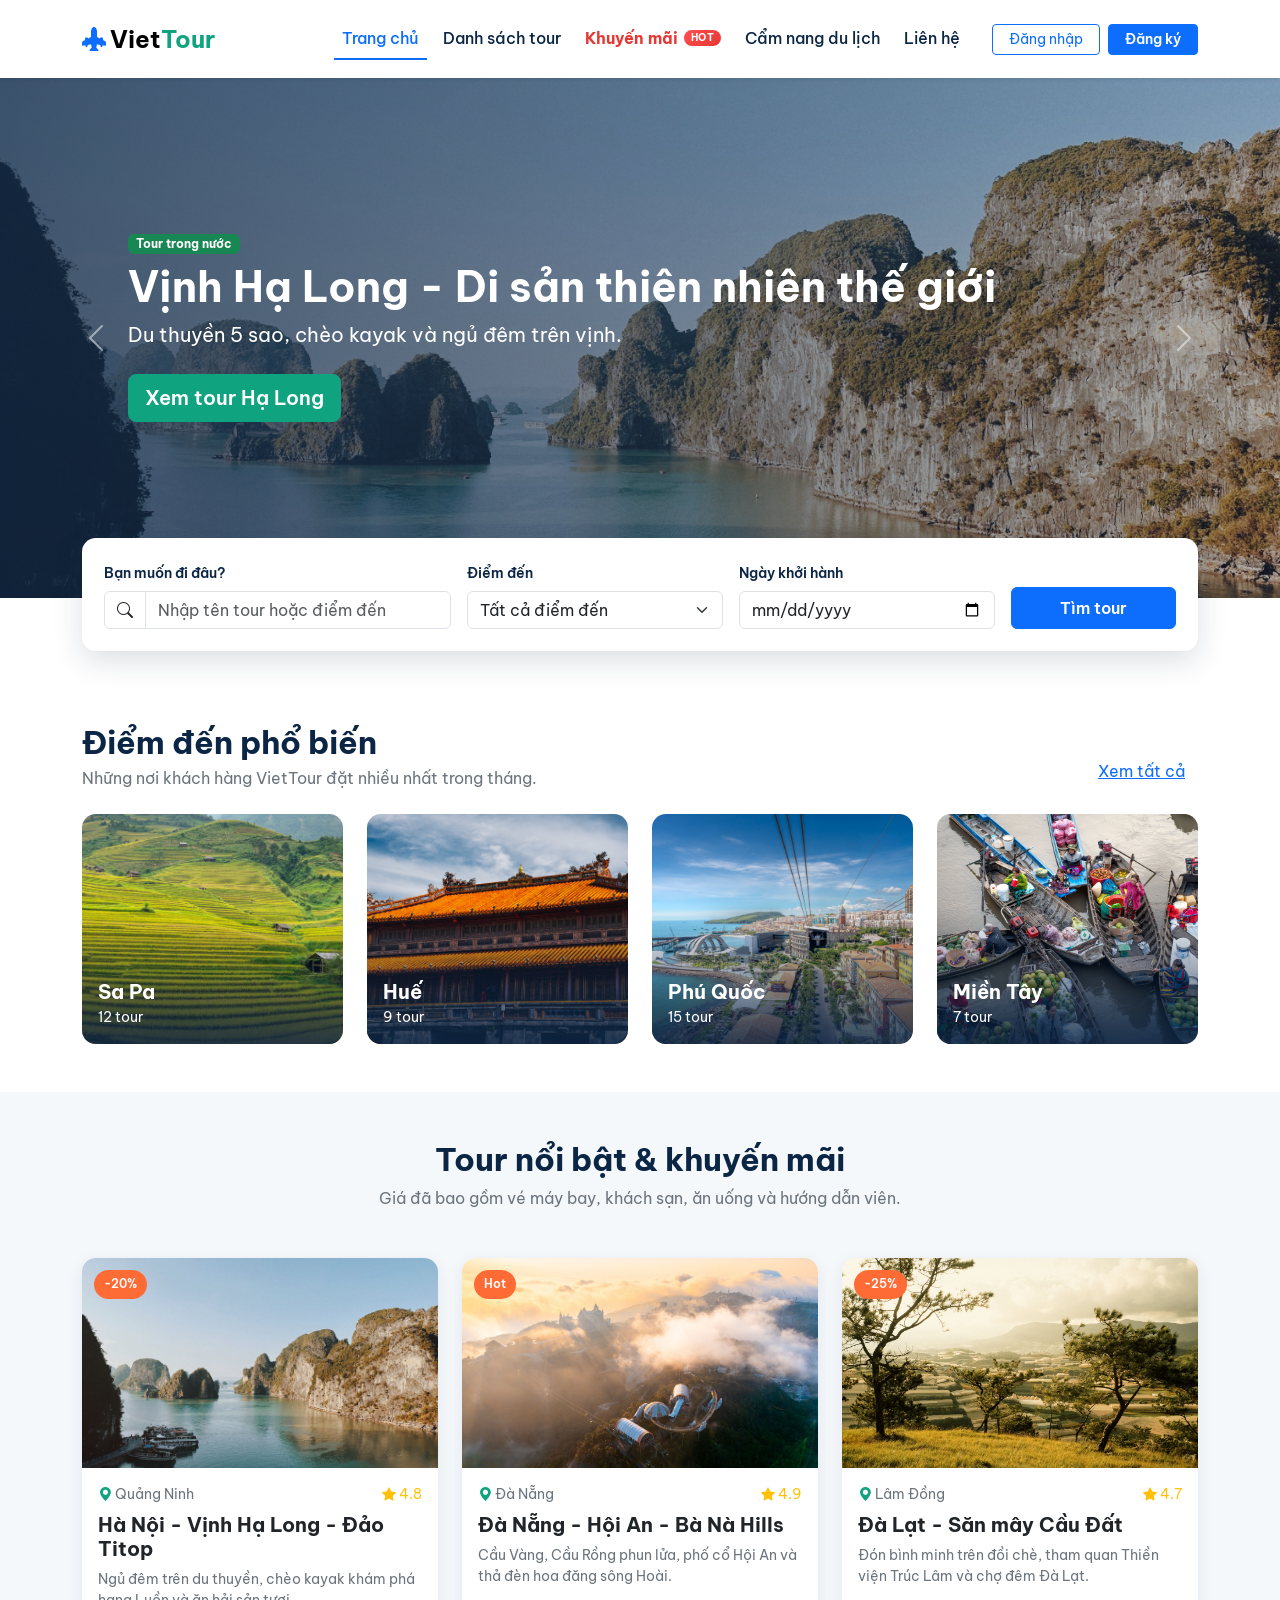
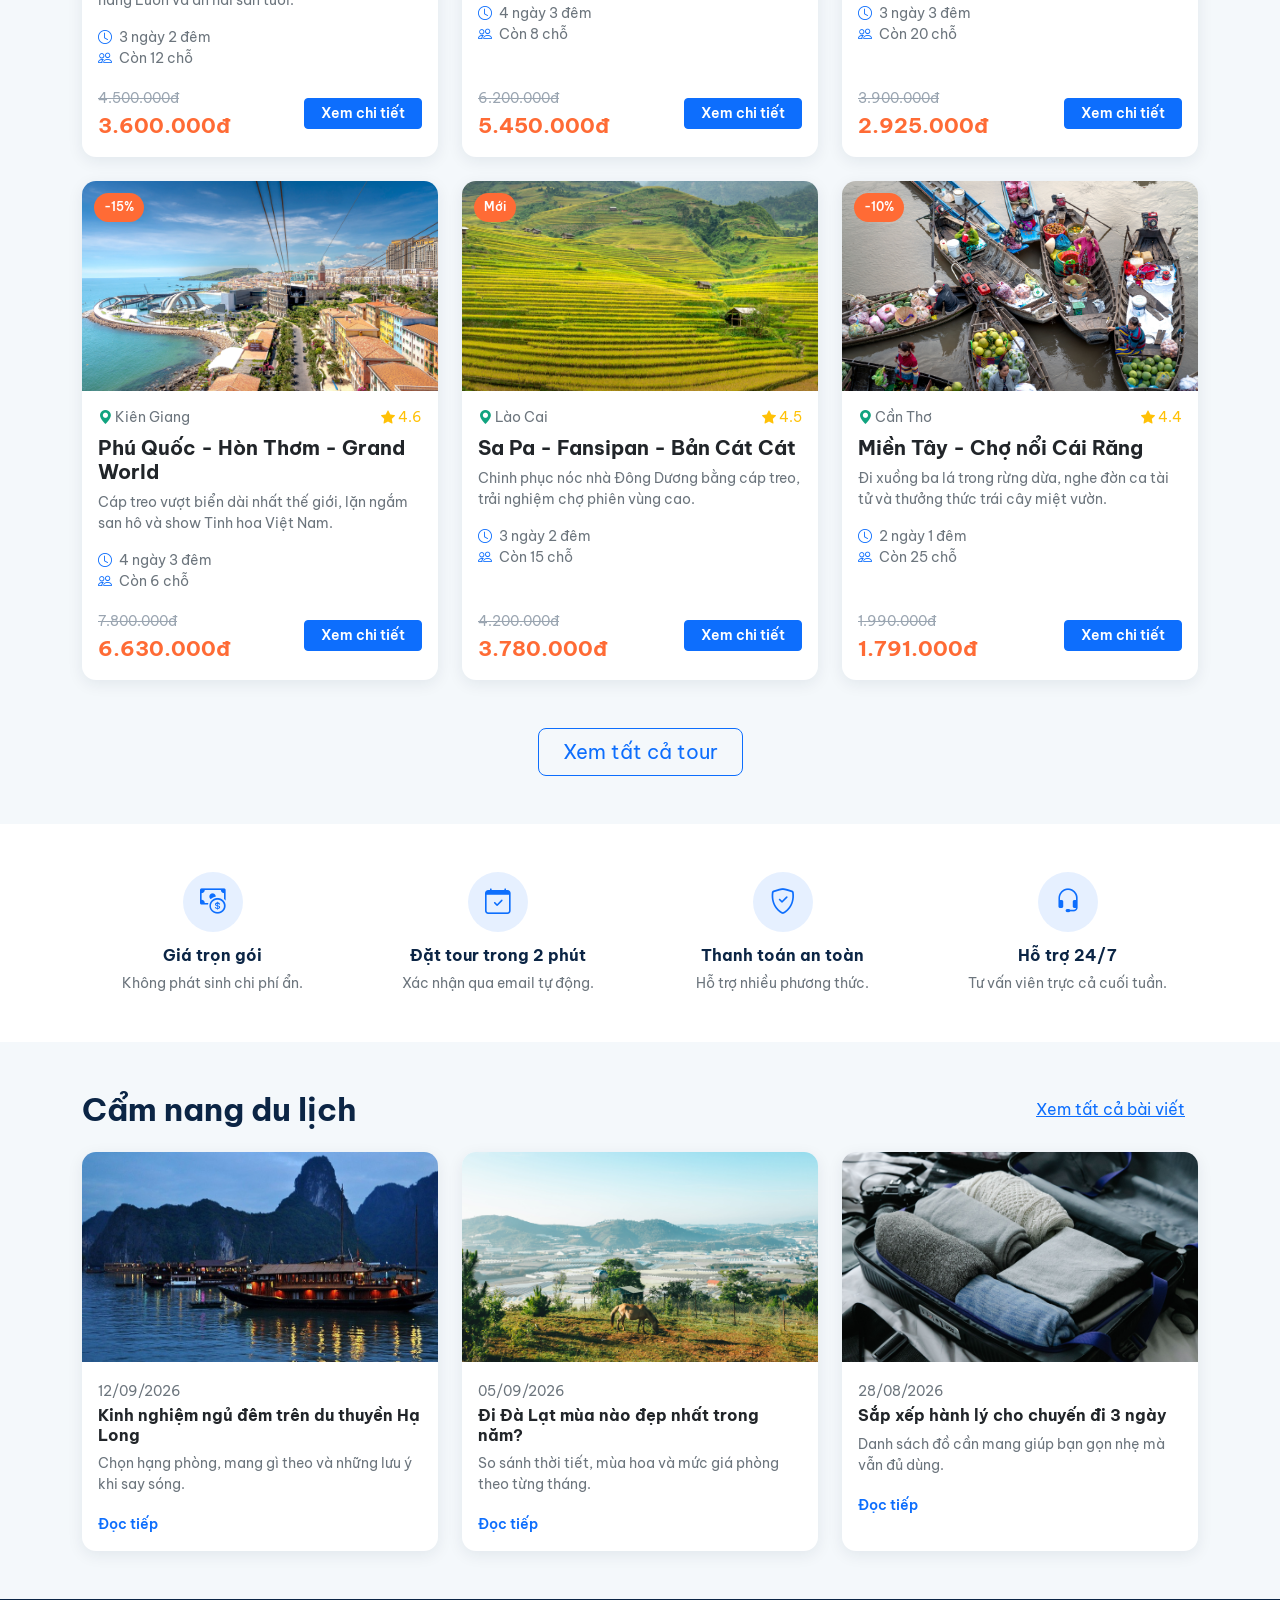
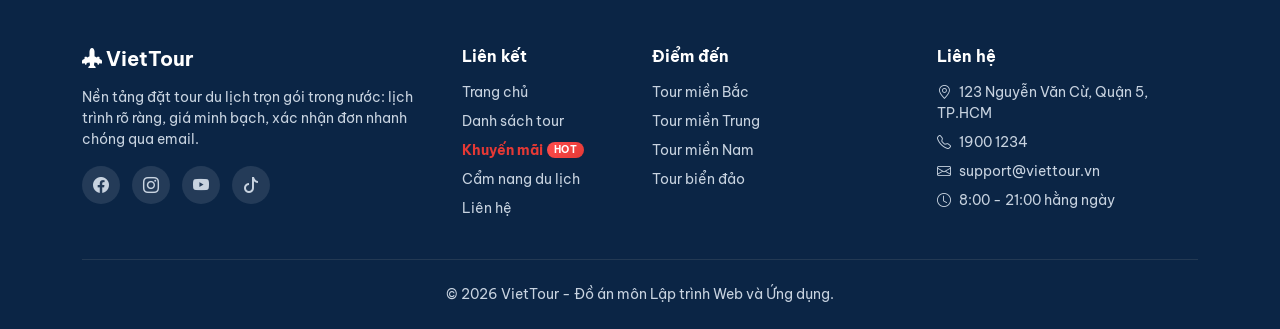
==== commit 5763bf76: "Final giai đoạn 1" ====
--- a/index.html
+++ b/index.html
@@ -6,16 +6,16 @@
   <meta name="description" content="VietTour - Đặt tour du lịch trọn gói trong nước, lịch trình rõ ràng, giá minh bạch.">
   <title>VietTour - Đặt Tour Du Lịch Trọn Gói</title>
 
-  <!-- ===== Bootstrap 5 CSS (CDN) ===== -->
+  <!-- Bootstrap 5 CSS (CDN) -->
   <link href="https://cdn.jsdelivr.net/npm/bootstrap@5.3.3/dist/css/bootstrap.min.css" rel="stylesheet">
-  <!-- ===== Bootstrap Icons (CDN) ===== -->
+  <!-- Bootstrap Icons (CDN)  -->
   <link href="https://cdn.jsdelivr.net/npm/bootstrap-icons@1.11.3/font/bootstrap-icons.min.css" rel="stylesheet">
-  <!-- ===== Google Fonts ===== -->
+  <!-- Google Fonts -->
   <link rel="preconnect" href="https://fonts.googleapis.com">
   <link rel="preconnect" href="https://fonts.gstatic.com" crossorigin>
   <link href="https://fonts.googleapis.com/css2?family=Be+Vietnam+Pro:wght@400;500;600;700&display=swap" rel="stylesheet">
 
-  <!-- ===== CSS dùng chung của website ===== -->
+  <!--CSS dùng chung của website -->
   <link rel="stylesheet" href="css/style.css">
 </head>
 <body>
@@ -70,7 +70,7 @@
 
   <div class="carousel-inner">
     <!-- Slide 1 -->
-    <div class="carousel-item active" style="background-image:url('https://picsum.photos/seed/halongbay/1600/700');">
+    <div class="carousel-item active" style="background-image:url('image/vinhhalong.jpg');">
       <div class="carousel-caption">
         <p class="badge bg-success mb-2">Tour trong nước</p>
         <h2>Vịnh Hạ Long - Di sản thiên nhiên thế giới</h2>
@@ -79,7 +79,7 @@
       </div>
     </div>
     <!-- Slide 2 -->
-    <div class="carousel-item" style="background-image:url('https://picsum.photos/seed/danang/1600/700');">
+    <div class="carousel-item" style="background-image:url('image/banahill.jpg');">
       <div class="carousel-caption">
         <p class="badge bg-success mb-2">Bán chạy nhất</p>
         <h2>Đà Nẵng - Hội An - Bà Nà Hills</h2>
@@ -88,7 +88,7 @@
       </div>
     </div>
     <!-- Slide 3 -->
-    <div class="carousel-item" style="background-image:url('image/khanh.png');">
+    <div class="carousel-item" style="background-image:url('image/dalat.jpg');">
       <div class="carousel-caption">
         <p class="badge bg-success mb-2">Giảm đến 25%</p>
         <h2>Đà Lạt - Thành phố ngàn hoa</h2>
@@ -161,7 +161,7 @@
     <div class="row g-4">
       <div class="col-lg-3 col-sm-6">
         <a href="tours.html" class="destination-card d-block">
-          <img src="https://picsum.photos/seed/sapa/600/500" alt="Sa Pa">
+          <img src="image/sapa.jpg" alt="Sa Pa">
           <div class="overlay">
             <div>
               <h5 class="text-white mb-0">Sa Pa</h5>
@@ -172,7 +172,7 @@
       </div>
       <div class="col-lg-3 col-sm-6">
         <a href="tours.html" class="destination-card d-block">
-          <img src="https://picsum.photos/seed/hue/600/500" alt="Huế">
+          <img src="image/hue.jpg" alt="Huế">
           <div class="overlay">
             <div>
               <h5 class="text-white mb-0">Huế</h5>
@@ -183,7 +183,7 @@
       </div>
       <div class="col-lg-3 col-sm-6">
         <a href="tours.html" class="destination-card d-block">
-          <img src="https://picsum.photos/seed/phuquoc/600/500" alt="Phú Quốc">
+          <img src="image/phuquoc.jpg" alt="Phú Quốc">
           <div class="overlay">
             <div>
               <h5 class="text-white mb-0">Phú Quốc</h5>
@@ -194,7 +194,7 @@
       </div>
       <div class="col-lg-3 col-sm-6">
         <a href="tours.html" class="destination-card d-block">
-          <img src="https://picsum.photos/seed/mientay/600/500" alt="Miền Tây">
+          <img src="image/mientay.jpg" alt="Miền Tây">
           <div class="overlay">
             <div>
               <h5 class="text-white mb-0">Miền Tây</h5>
@@ -223,7 +223,7 @@
       <div class="col-lg-4 col-md-6">
         <div class="card tour-card">
           <div class="position-relative">
-            <img src="https://picsum.photos/seed/tour1/600/420" class="card-img-top" alt="Tour Hạ Long">
+            <img src="image/vinhhalong.jpg" class="card-img-top" alt="Tour Hạ Long">
             <span class="badge-sale">-20%</span>
           </div>
           <div class="card-body d-flex flex-column">
@@ -254,7 +254,7 @@
       <div class="col-lg-4 col-md-6">
         <div class="card tour-card">
           <div class="position-relative">
-            <img src="https://picsum.photos/seed/tour2/600/420" class="card-img-top" alt="Tour Đà Nẵng">
+            <img src="image/banahill.jpg" class="card-img-top" alt="Tour Đà Nẵng">
             <span class="badge-sale">Hot</span>
           </div>
           <div class="card-body d-flex flex-column">
@@ -285,7 +285,7 @@
       <div class="col-lg-4 col-md-6">
         <div class="card tour-card">
           <div class="position-relative">
-            <img src="https://picsum.photos/seed/tour3/600/420" class="card-img-top" alt="Tour Đà Lạt">
+            <img src="image/dalat.jpg" class="card-img-top" alt="Tour Đà Lạt">
             <span class="badge-sale">-25%</span>
           </div>
           <div class="card-body d-flex flex-column">
@@ -316,7 +316,7 @@
       <div class="col-lg-4 col-md-6">
         <div class="card tour-card">
           <div class="position-relative">
-            <img src="https://picsum.photos/seed/tour4/600/420" class="card-img-top" alt="Tour Phú Quốc">
+            <img src="image/phuquoc.jpg" class="card-img-top" alt="Tour Phú Quốc">
             <span class="badge-sale">-15%</span>
           </div>
           <div class="card-body d-flex flex-column">
@@ -347,7 +347,7 @@
       <div class="col-lg-4 col-md-6">
         <div class="card tour-card">
           <div class="position-relative">
-            <img src="https://picsum.photos/seed/tour5/600/420" class="card-img-top" alt="Tour Sa Pa">
+            <img src="image/sapa.jpg" class="card-img-top" alt="Tour Sa Pa">
             <span class="badge-sale">Mới</span>
           </div>
           <div class="card-body d-flex flex-column">
@@ -378,7 +378,7 @@
       <div class="col-lg-4 col-md-6">
         <div class="card tour-card">
           <div class="position-relative">
-            <img src="https://picsum.photos/seed/tour6/600/420" class="card-img-top" alt="Tour Miền Tây">
+            <img src="image/mientay.jpg" class="card-img-top" alt="Tour Miền Tây">
             <span class="badge-sale">-10%</span>
           </div>
           <div class="card-body d-flex flex-column">
@@ -456,7 +456,7 @@
     <div class="row g-4">
       <div class="col-lg-4 col-md-6">
         <div class="card tour-card">
-          <img src="https://picsum.photos/seed/blog1/600/400" class="card-img-top" alt="Kinh nghiệm du lịch Hạ Long">
+          <img src="image/halongdem.jpg" class="card-img-top" alt="Kinh nghiệm du lịch Hạ Long">
           <div class="card-body">
             <small class="text-secondary">12/09/2026</small>
             <h5 class="card-title mt-1 fs-6">Kinh nghiệm ngủ đêm trên du thuyền Hạ Long</h5>
@@ -467,7 +467,7 @@
       </div>
       <div class="col-lg-4 col-md-6">
         <div class="card tour-card">
-          <img src="https://picsum.photos/seed/blog2/600/400" class="card-img-top" alt="Đi Đà Lạt mùa nào đẹp">
+          <img src="image/dalatblog.jpg" class="card-img-top" alt="Đi Đà Lạt mùa nào đẹp">
           <div class="card-body">
             <small class="text-secondary">05/09/2026</small>
             <h5 class="card-title mt-1 fs-6">Đi Đà Lạt mùa nào đẹp nhất trong năm?</h5>
@@ -478,7 +478,7 @@
       </div>
       <div class="col-lg-4 col-md-6">
         <div class="card tour-card">
-          <img src="https://picsum.photos/seed/blog3/600/400" class="card-img-top" alt="Cách sắp xếp hành lý">
+          <img src="image/hanhly.jpg" class="card-img-top" alt="Cách sắp xếp hành lý">
           <div class="card-body">
             <small class="text-secondary">28/08/2026</small>
             <h5 class="card-title mt-1 fs-6">Sắp xếp hành lý cho chuyến đi 3 ngày</h5>
@@ -556,34 +556,10 @@
 <!-- ===== Bootstrap 5 JS Bundle (bắt buộc để Navbar + Carousel hoạt động) ===== -->
 <script src="https://cdn.jsdelivr.net/npm/bootstrap@5.3.3/dist/js/bootstrap.bundle.min.js"></script>
 
-<!-- ===== JavaScript của trang ===== -->
-<script>
-  // 1. Xử lý form tìm kiếm nhanh: chuyển sang trang tours.html kèm từ khoá
-  document.getElementById('quickSearchForm').addEventListener('submit', function (e) {
-    e.preventDefault(); // Chặn reload trang
-
-    const keyword = document.getElementById('keyword').value.trim();
-    const location = document.getElementById('location').value;
-    const startDate = document.getElementById('startDate').value;
-
-    // Giai đoạn 1 chưa có PHP nên chỉ truyền tham số lên URL của trang danh sách tour
-    const params = new URLSearchParams();
-    if (keyword)   params.append('keyword', keyword);
-    if (location)  params.append('location', location);
-    if (startDate) params.append('date', startDate);
-
-    window.location.href = 'tours.html?' + params.toString();
-  });
-
-  // 2. Hiện nút "lên đầu trang" khi cuộn xuống hơn 400px
-  const btnTop = document.getElementById('btnTop');
-  window.addEventListener('scroll', function () {
-    btnTop.style.display = window.scrollY > 400 ? 'block' : 'none';
-  });
-  btnTop.addEventListener('click', function () {
-    window.scrollTo({ top: 0, behavior: 'smooth' });
-  });
-</script>
+<!-- ===== JavaScript dùng chung (nút lên đầu trang...) ===== -->
+<script src="js/main.js"></script>
+<!-- ===== JavaScript riêng của trang chủ ===== -->
+<script src="js/index.js"></script>
 
 </body>
 </html>
--- a/css/style.css
+++ b/css/style.css
@@ -205,7 +205,7 @@
 .page-header {
   position: relative;
   padding: 70px 0;
-  background: url('https://picsum.photos/seed/pageheader/1600/500') center/cover no-repeat;
+  background: url('../image/danhsachtour.png') center/cover no-repeat;
   color: #fff;
 }
 .page-header::after {
@@ -407,7 +407,7 @@
 .page-header-sale {
   position: relative;
   padding: 60px 0 50px;
-  background: url('https://picsum.photos/seed/sale-banner/1600/500') center/cover no-repeat;
+  background: url('../image/bannersale.png') center/cover no-repeat;
   color: #fff;
 }
 .page-header-sale::after {
